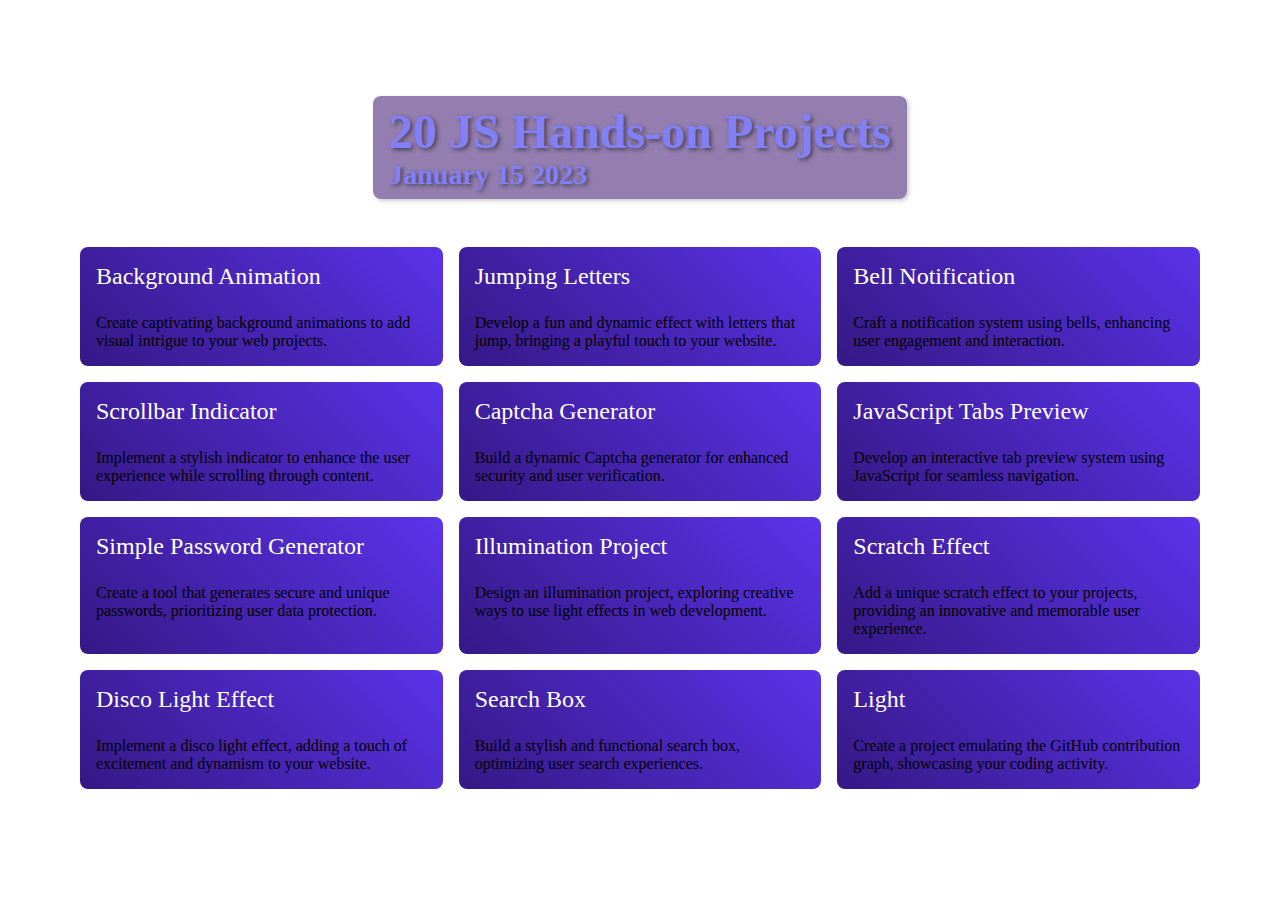
==== index.html @ a5b522f9 "Add files via upload" ====
<!DOCTYPE html>
<html lang="en">
    <head>
        <meta charset="UTF-8" />
        <meta name="viewport" content="width=device-width, initial-scale=1.0" />
        <title>20 JS Projects</title>
        <link rel="stylesheet" href="./Assets/Style/style.css" />
        <!-- Google tag (gtag.js) -->
        <script async src="https://www.googletagmanager.com/gtag/js?id=G-WX2L2M8X17"></script>
        <script>
          window.dataLayer = window.dataLayer || [];
          function gtag(){dataLayer.push(arguments);}
          gtag('js', new Date());
        
          gtag('config', 'G-WX2L2M8X17');
        </script>
    </head>
    <body>
        <div class="container">
            <div class="title">
                <h1>20 JS Hands-on Projects</h1>
                <h3>January 15 2023</h3>
            </div>
            <div class="cardHolder" id="_cardHolder">
                <!-- <div class="card" id="_card">
                    <h3 class="cardTitle" id="_cardTitle">Test Title</h3>
                    <p class="description" id="_description">
                        Lorem ipsum dolor sit amet consectetur adipisicing elit. Quis beatae accusamus rerum!
                    </p>
                </div> -->
            </div>
        </div>

        <script src="./Assets/JS/script.js"></script>
    </body>
</html>
---- Assets/Style/style.css ----
* {
    box-sizing: border-box;
    margin: 0;
    padding: 0;
}

body {
    display: flex;
    align-items: center;
    justify-content: center;
    background-image: url('https://image.freepik.com/free-vector/violet-blue-neon-lights-dark-background_23-2148676578.jpg');
    min-height: 100vh;
}

.container {
    display: flex;
    flex-direction: column;
    align-items: center;
    justify-content: center;
    width: 100%;
    min-height: 100vh;
}

.title {
    font-size: 1.5rem;
    font-weight: 700;
    color: rgb(130, 128, 247);
    margin-bottom: 2rem;
    text-shadow: 2px 2px 4px rgba(0, 0, 0, 0.5); /* Add text shadow */
    background-color: #2d046383; /* Add background color */
    padding: 0.5rem 1rem; /* Add padding */
    border-radius: 0.5rem; /* Add border radius */
    box-shadow: 2px 2px 4px rgba(0, 0, 0, 0.2); /* Add box shadow */
}

.cardHolder {
    display: grid;
    justify-content: space-between;
    gap: 1rem;
    width: 90%;
    grid-template-columns: repeat(auto-fit, minmax(300px, 1fr));
    padding: 1rem;
}

.card {
    border-radius: 0.5rem;
    padding: 1rem;
    background: linear-gradient(
        45deg,
        #351885 0%,
        #5d34ee 42%,
        #4a93f3 42%,
        #290844 45%,
        #351885 45%,
        #351885 48%,
        #ffffff 48%,
        #ffffff 51%,
        #351885 51%,
        #351885 54%,
        #ffffff 54%,
        #ffffff 57%,
        #351885 57%,
        #351885 60%,
        #ffffff 60%,
        #ffffff 100%
    );
    background-size: 300%;
    box-shadow: 2px 3px 5px white;
    transition: 0.5s ease-in-out;
}

.cardTitle {
    color: white;
    transition: 0.3s ease-in-out;
    font-size: 1.5rem;
    font-weight: 500;
    margin-bottom: 1.5rem;
}

.card:hover {
    animation: colorChange 0.3s ease-in-out;
    box-shadow: 3px 5px 5px #327be9;
    background-position: 100%;
}

.card:hover .cardTitle {
    color: #318bf3;
    font-weight: 700;
}

@keyframes colorChange {
    0% {
        background-position: 0%;
    }
    100% {
        background-position: 100%;
    }
}
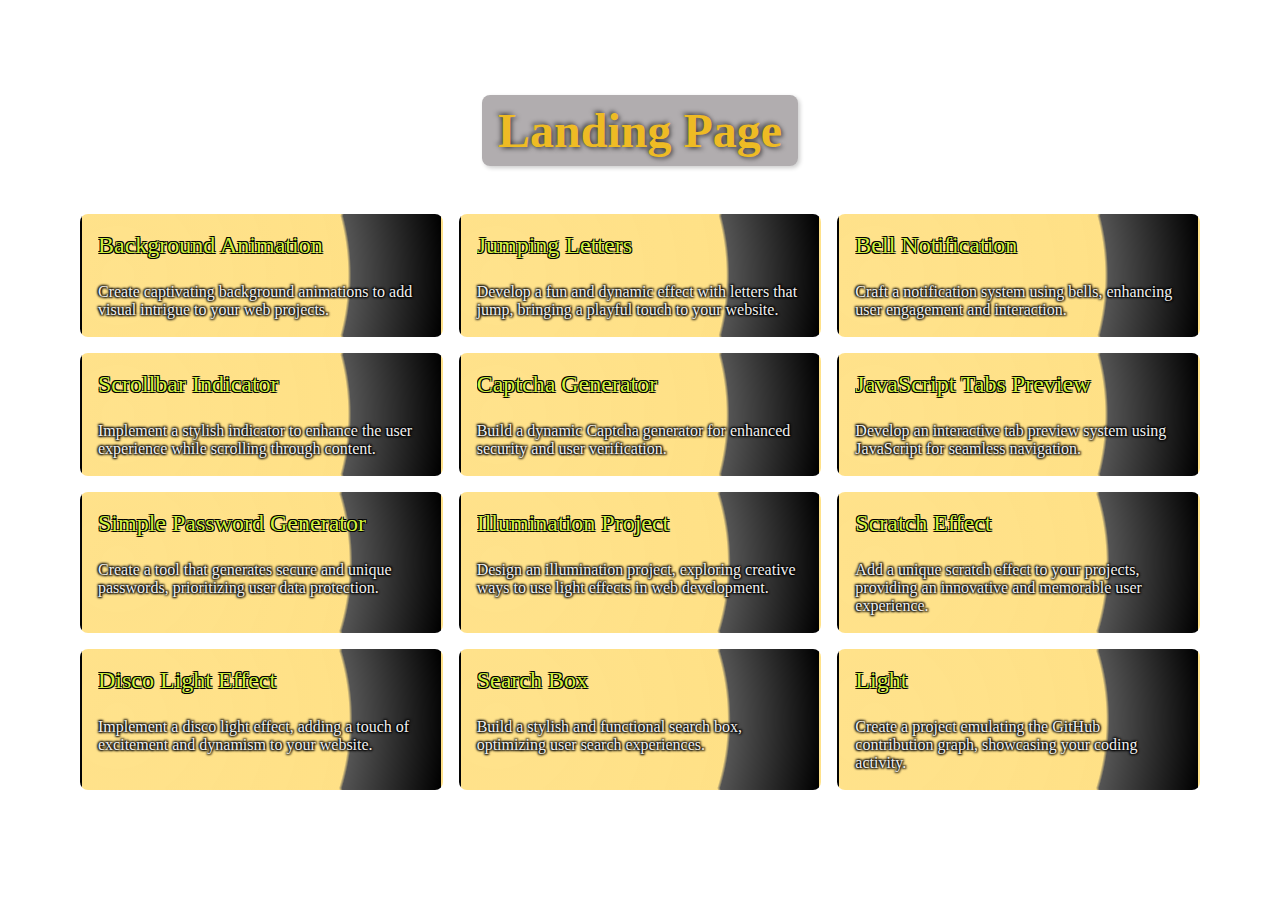
==== commit 3c01b40d: "Update index.html" ====
--- a/index.html
+++ b/index.html
@@ -18,8 +18,7 @@
     <body>
         <div class="container">
             <div class="title">
-                <h1>20 JS Hands-on Projects</h1>
-                <h3>January 15 2023</h3>
+                <h1>Landing Page</h1>
             </div>
             <div class="cardHolder" id="_cardHolder">
                 <!-- <div class="card" id="_card">
@@ -33,4 +32,4 @@
 
         <script src="./Assets/JS/script.js"></script>
     </body>
-</html>+</html>
--- a/Assets/Style/style.css
+++ b/Assets/Style/style.css
@@ -4,12 +4,11 @@
     padding: 0;
 }
 
+@import url('https://fonts.googleapis.com/css2?family=Press+Start+2P&display=swap');
+
 body {
-    display: flex;
-    align-items: center;
-    justify-content: center;
-    background-image: url('https://image.freepik.com/free-vector/violet-blue-neon-lights-dark-background_23-2148676578.jpg');
-    min-height: 100vh;
+    font-family: 'Press Start 2P', cursive;
+    background-image: url('https://th.bing.com/th/id/R.3a2de183a39ac34e525a764a525e66e6?rik=BizmSwzJMqI9LA&riu=http%3a%2f%2fhdqwalls.com%2fwallpapers%2fpacman-256-b2.jpg&ehk=VpXr6SW9VxGbhaco3jbJ9bc2dF%2bRflorM360JyyWGmg%3d&risl=&pid=ImgRaw&r=0');
 }
 
 .container {
@@ -22,16 +21,26 @@
 }
 
 .title {
+    font-family: 'Press Start 2P', cursive;
     font-size: 1.5rem;
     font-weight: 700;
-    color: rgb(130, 128, 247);
+    color: #eebb24; /* Pacman yellow color */
     margin-bottom: 2rem;
-    text-shadow: 2px 2px 4px rgba(0, 0, 0, 0.5); /* Add text shadow */
-    background-color: #2d046383; /* Add background color */
-    padding: 0.5rem 1rem; /* Add padding */
-    border-radius: 0.5rem; /* Add border radius */
-    box-shadow: 2px 2px 4px rgba(0, 0, 0, 0.2); /* Add box shadow */
+    text-shadow: 2px 2px 4px rgba(0, 0, 0, 0.5), 
+                 -2px -2px 4px rgba(0, 0, 0, 0.5); /* Border effect */
+    background-color: #11050c54; /* Pacman blue color with opacity */
+    padding: 0.5rem 1rem;
+    border-radius: 0.5rem;
+    box-shadow: 2px 2px 4px rgba(0, 0, 0, 0.2);
 }
+
+.title:hover {
+    color: #0300ff82; /* Change text color on hover */
+    background-color: #ffcf40; /* Change background color on hover */
+}
+
+
+
 
 .cardHolder {
     display: grid;
@@ -40,53 +49,78 @@
     width: 90%;
     grid-template-columns: repeat(auto-fit, minmax(300px, 1fr));
     padding: 1rem;
+    font-family: 'Press Start 2P', cursive;
 }
 
 .card {
     border-radius: 0.5rem;
     padding: 1rem;
-    background: linear-gradient(
-        45deg,
-        #351885 0%,
-        #5d34ee 42%,
-        #4a93f3 42%,
-        #290844 45%,
-        #351885 45%,
-        #351885 48%,
-        #ffffff 48%,
-        #ffffff 51%,
-        #351885 51%,
-        #351885 54%,
-        #ffffff 54%,
-        #ffffff 57%,
-        #351885 57%,
-        #351885 60%,
-        #ffffff 60%,
-        #ffffff 100%
-    );
-    background-size: 300%;
+    background: radial-gradient(circle at 10% 50%, #ffcf409a 0%, #ffcf40a1 70%, #000000ab 71%, #000000 100%);
     box-shadow: 2px 3px 5px white;
-    transition: 0.5s ease-in-out;
+    transition: transform 0.3s ease-in-out, border-color 0.3s ease-in-out; /* Added border-color transition */
+    border: 2px solid transparent; /* Added border */
+}
+
+.card:hover {
+    transform: scale(1.05);
+    box-shadow: 3px 5px 5px #d0ff00;
+    border-color: #ffcf40; /* Border color on hover */
 }
 
 .cardTitle {
-    color: white;
-    transition: 0.3s ease-in-out;
+    font-family: 'Press Start 2P', cursive;
+    color: #cff03c; /* Lighter shade color */
     font-size: 1.5rem;
     font-weight: 500;
     margin-bottom: 1.5rem;
+    position: relative;
+    overflow: hidden;
+    text-shadow: 
+        -1px -1px 0 #000,  
+         1px -1px 0 #000,
+        -1px 1px 0 #000,
+         1px 1px 0 #000; /* Black border effect */
+    transition: color 0.3s ease-in-out;
 }
 
-.card:hover {
-    animation: colorChange 0.3s ease-in-out;
-    box-shadow: 3px 5px 5px #327be9;
-    background-position: 100%;
+
+.description {
+    color: #f0f0f0; /* Lighter shade color */
+    text-shadow: 1px 1px 2px #000, 
+                 -1px -1px 2px #000, 
+                 1px -1px 2px #000, 
+                 -1px 1px 2px #000; /* Border effect */
+}
+
+
+.cardTitle::after {
+    content: '';
+    position: absolute;
+    bottom: 0;
+    left: 0;
+    width: 100%;
+    height: 3px;
+    background-color: #ffcf40; /* Pacman yellow color */
+    transition: transform 0.3s ease-in-out; /* Smooth transform transition */
+    transform: scaleX(0);
+    transform-origin: right;
+    
 }
 
 .card:hover .cardTitle {
-    color: #318bf3;
-    font-weight: 700;
+    color: #000; /* Change title color on hover */
+    text-shadow: 
+        -1px -1px 0 #ffffff,  
+         1px -1px 0 #ffffff,
+        -1px 1px 0 #ffffff,
+         1px 1px 0 #ffffff; 
 }
+
+.card:hover .cardTitle::after {
+    transform: scaleX(1);
+    transform-origin: left;
+}
+
 
 @keyframes colorChange {
     0% {
